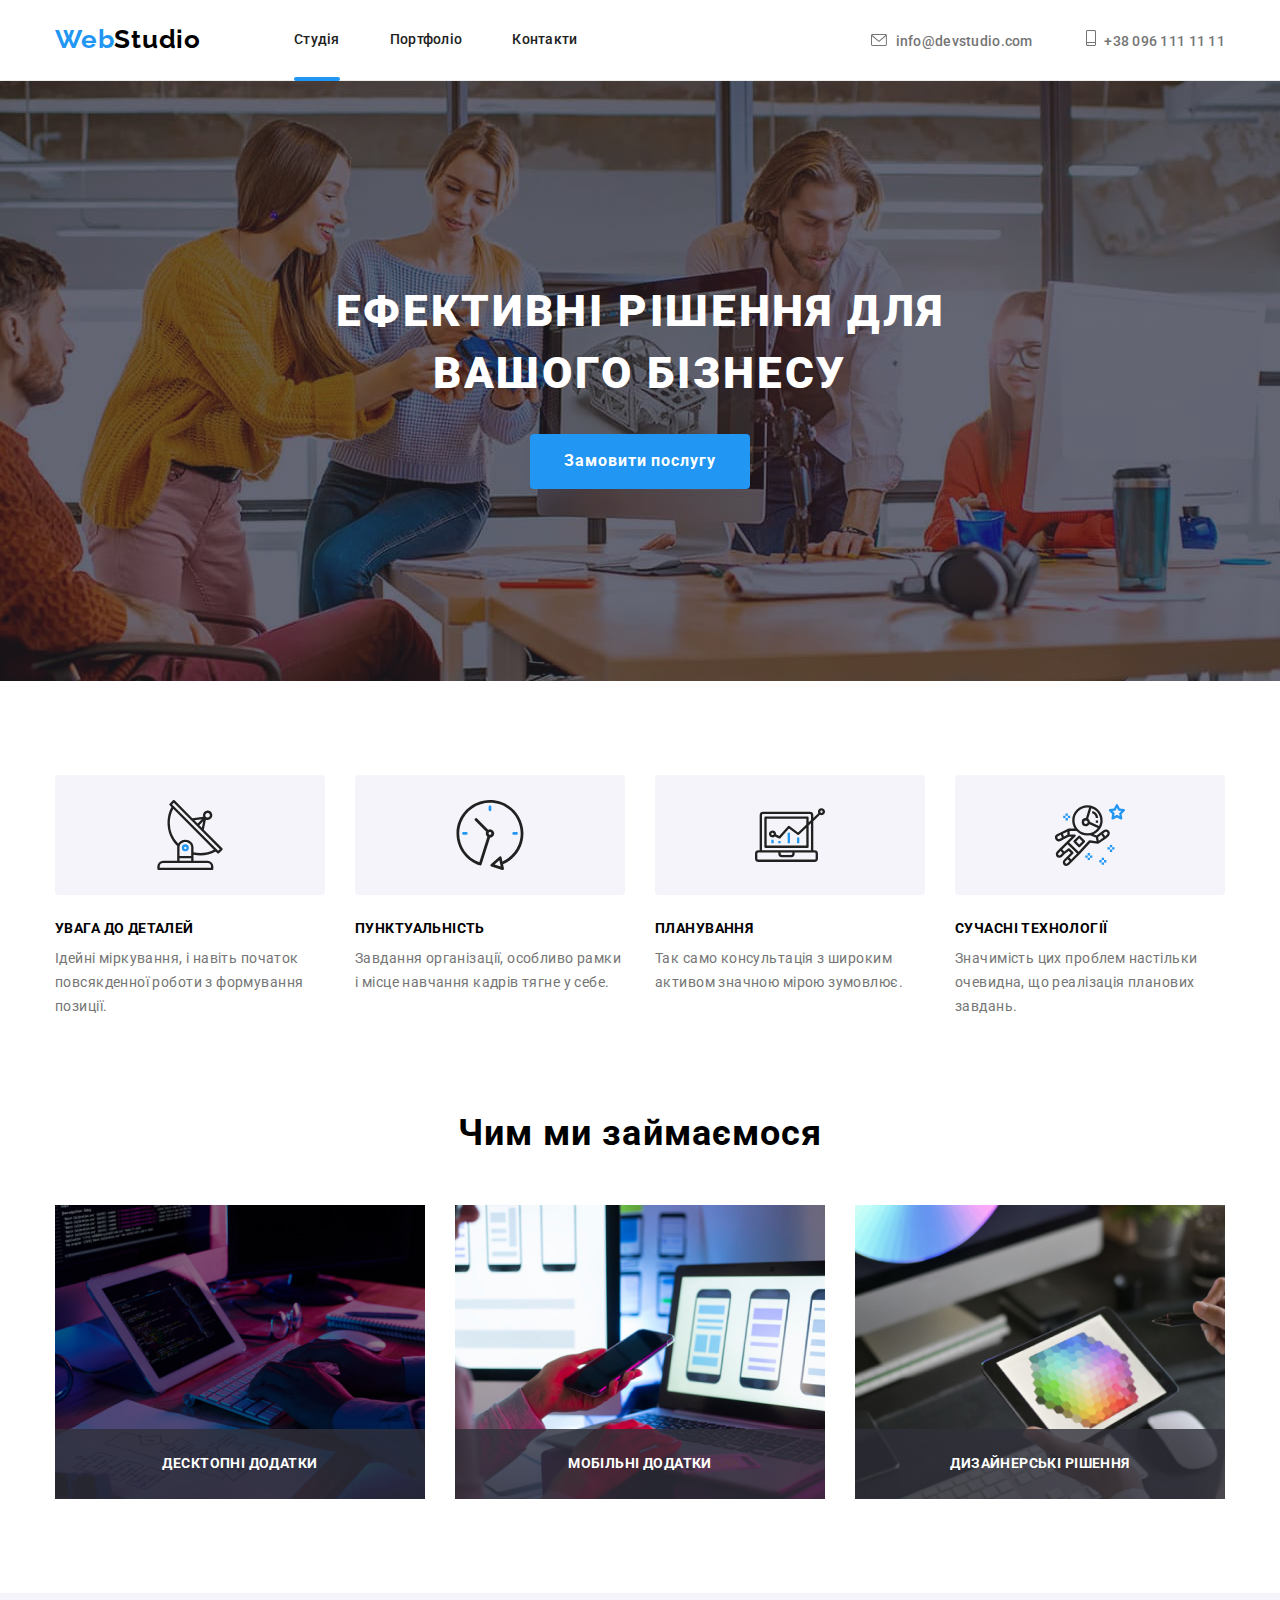
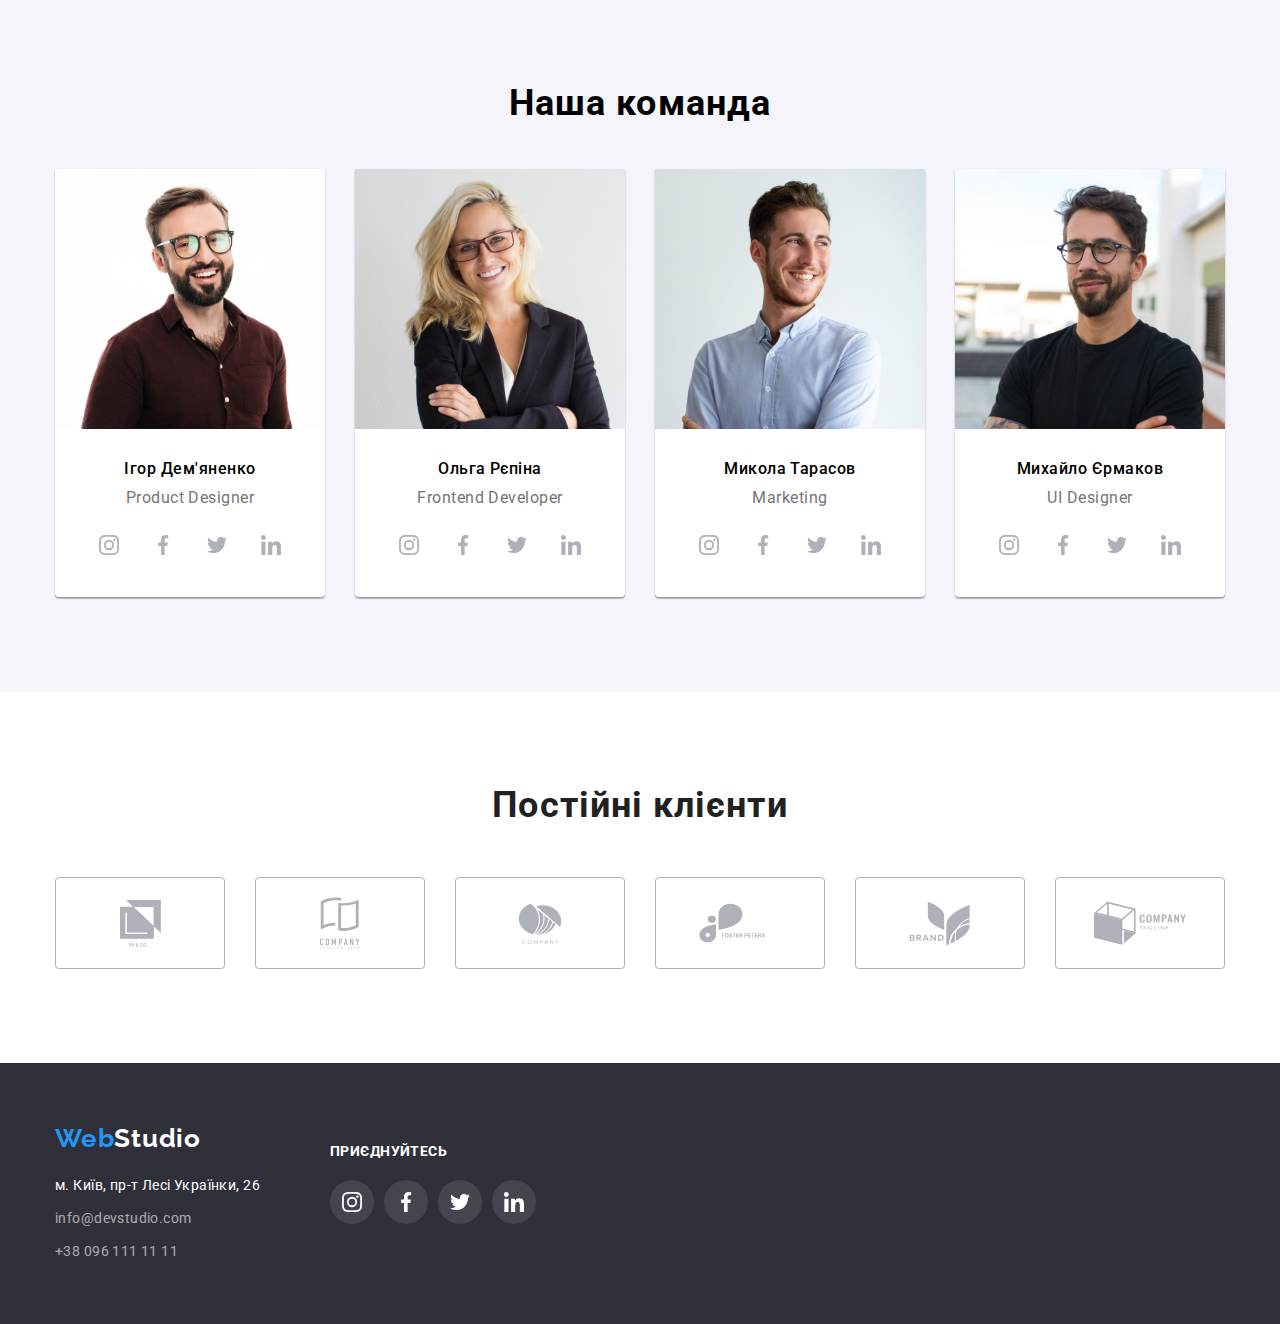
==== index.html @ 87119b1b "Copy" ====
<!DOCTYPE html>
<html lang="uk">
<head>
    <meta charset="UTF-8">
    <meta http-equiv="X-UA-Compatible" content="IE=edge">
    <meta name="viewport" content="width=device-width, initial-scale=1.0">
    <link
        href="https://fonts.googleapis.com/css2?family=Raleway:wght@700&family=Roboto:wght@400;500;700;900&display=swap"
        rel="stylesheet">
    <link rel="stylesheet"
        href="https://cdnjs.cloudflare.com/ajax/libs/modern-normalize/1.1.0/modern-normalize.min.css">
    <link rel="stylesheet" href="./css/styles.css">
    <title>Document</title>
</head>

<body>
    <header class="head">
        <!--Навігація-->
        <div class="container flex">
            <nav class="navbar flex">
                <a class="logo" href="#"><span class="icon">Web</span>Studio</a>
                <ul class="nav-list">
                    <li class="nav-type"><a href="./index.html" class="link nav current">Студія</a></li>
                    <li class="nav-type"><a href="./portfolio.html" class="link nav">Портфоліо</a></li>
                    <li class="nav-type"><a href="/contacts" class="link nav">Контакти</a></li>
                </ul>
            </nav>

            <div class="nav-links">
                <a href="mailto:info@devstudio.com" class="link head">
                    <svg class="icon-mail">
                        <use href="./img/icons.svg#icon-mail"></use>
                    </svg>
                    info@devstudio.com
                </a>
                <a href="tel:+380961111111" class="link head">
                    <svg class="icon-phone">
                        <use href="./img/icons.svg#icon-phone"></use>
                    </svg>
                    +38 096 111 11 11
                </a>
            </div>
        </div>
    </header>

    <main>
        <!--Герой-->
        <section class="section hero img-overlay">
            <div class="container">
                <h1 class="hero-title">Ефективні рішення для вашого бізнесу</h1>
                <button data-modal-open type="button" class="button btn-hero">Замовити послугу</button>
            </div>
        </section>

        <!--Особливості-->
        <section class="section speci">
            <div class="container">
                <h2 class="hide">Особливості</h2>
                <ul class="list special">
                    <li class="special-type">
                        <div class="bg-icon">
                            <svg class="spec-icon">
                                <use href="./img/icons.svg#antenna"></use>
                            </svg>
                        </div>
                        <h3 class="special-title">УВАГА ДО ДЕТАЛЕЙ</h3>
                        <p class="description spec">Ідейні міркування, і навіть початок повсякденної роботи з формування
                            позиції.
                        </p>
                    </li>

                    <li class="special-type icon-clock">
                        <div class="bg-icon">
                            <svg class="spec-icon">
                                <use href="./img/icons.svg#clock"></use>
                            </svg>
                        </div>
                        <h3 class="special-title">ПУНКТУАЛЬНІСТЬ</h3>
                        <p class="description spec">Завдання організації, особливо рамки і місце навчання кадрів тягне у
                            себе.
                        </p>
                    </li>

                    <li class="special-type icon-diagram">
                        <div class="bg-icon">
                            <svg class="spec-icon">
                                <use href="./img/icons.svg#diagram"></use>
                            </svg>
                        </div>
                        <h3 class="special-title">ПЛАНУВАННЯ</h3>
                        <p class="description spec">Так само консультація з широким активом значною мірою зумовлює.</p>
                    </li>

                    <li class="special-type icon-astronaut">
                        <div class="bg-icon">
                            <svg class="spec-icon">
                                <use href="./img/icons.svg#astronaut"></use>
                            </svg>
                        </div>
                        <h3 class="special-title">СУЧАСНІ ТЕХНОЛОГІЇ</h3>
                        <p class="description spec">Значимість цих проблем настільки очевидна, що реалізація планових
                            завдань.
                        </p>
                    </li>
                </ul>
            </div>
        </section>

        <!--Чим займаємось-->
        <section class="section">
            <div class="container">
                <h2 class="show">Чим ми займаємося</h2>
                <ul class="show-list">
                    <li class="pic">
                        <div class="show-box">
                            <img class="img" src="./img/laptop.jpg" alt="work" width="370">
                            <div class="show-overlay">
                                <p>Десктопні додатки</p>
                            </div>
                        </div>
                    </li>

                    <li class="pic">
                        <div class="show-box">
                            <img class="img" src="./img/phone.jpg" alt="work" width="370">
                            <div class="show-overlay">
                                <p>Мобільні додатки</p>
                            </div>
                        </div>
                    </li>

                    <li class="pic">
                        <div class="show-box">
                            <img class="img" src="./img/tablet.jpg" alt="work" width="370">
                            <div class="show-overlay">
                                <p>Дизайнерські рішення</p>
                            </div>
                        </div>

                    </li>
                </ul>
            </div>
        </section>

        <!--Команда розробників-->
        <section class="section team">
            <div class="container">
                <h2 class="team-name">Наша команда</h2>
                <ul class="team-list">
                    <li class="team-member">
                        <img class="team-foto" src="./img/PD.jpg" alt="Участник команди" width="270">
                        <div class="team-note">
                            <h3 class="name">Ігор Дем'яненко</h3>
                            <p class="job">Product Designer</p>
                            <ul class="medias">
                                <li class="social-media">
                                    <a href="" class="social-link" aria-label="Instagram">
                                        <svg class="media" width="20" height="20">
                                            <use href="./img/icons.svg#instagram"></use>
                                        </svg>
                                    </a>
                                </li>

                                <li class="social-media">
                                    <a href="" class="social-link" aria-label="Facebook">
                                        <svg class="media" width="20" height="20">
                                            <use href="./img/icons.svg#facebook"></use>
                                        </svg>
                                    </a>
                                </li>

                                <li class="social-media">
                                    <a href="" class="social-link" aria-label="Twitter">
                                        <svg class="media" width="20" height="20">
                                            <use href="./img/icons.svg#twitter"></use>
                                        </svg>
                                    </a>
                                </li>

                                <li class="social-media">
                                    <a href="" class="social-link" aria-label="Linkedin">
                                        <svg class="media" width="20" height="20">
                                            <use href="./img/icons.svg#linkedin"></use>
                                        </svg>
                                    </a>
                                </li>
                            </ul>
                        </div>
                    </li>

                    <li class="team-member">
                        <img class="team-foto" src="./img/FD.jpg" alt="Участник команди" width="270">
                        <div class="team-note">
                            <h3 class="name">Ольга Рєпіна</h3>
                            <p class="job">Frontend Developer</p>
                            <ul class="medias">
                                <li class="social-media">
                                    <a href="" class="social-link" aria-label="Instagram">
                                        <svg class="media" width="20" height="20">
                                            <use href="./img/icons.svg#instagram"></use>
                                        </svg>
                                    </a>
                                </li>

                                <li class="social-media">
                                    <a href="" class="social-link" aria-label="Facebook">
                                        <svg class="media" width="20" height="20">
                                            <use href="./img/icons.svg#facebook"></use>
                                        </svg>
                                    </a>
                                </li>

                                <li class="social-media">
                                    <a href="" class="social-link" aria-label="Twitter">
                                        <svg class="media" width="20" height="20">
                                            <use href="./img/icons.svg#twitter"></use>
                                        </svg>
                                    </a>
                                </li>

                                <li class="social-media">
                                    <a href="" class="social-link" aria-label="Linkedin">
                                        <svg class="media" width="20" height="20">
                                            <use href="./img/icons.svg#linkedin"></use>
                                        </svg>
                                    </a>
                                </li>
                            </ul>
                        </div>
                    </li>

                    <li class="team-member">
                        <img class="team-foto" src="./img/M.jpg" alt="Участник команди" width="270">
                        <div class="team-note">
                            <h3 class="name">Микола Тарасов</h3>
                            <p class="job">Marketing</p>
                            <ul class="medias">
                                <li class="social-media">
                                    <a href="" class="social-link" aria-label="Instagram">
                                        <svg class="media" width="20" height="20">
                                            <use href="./img/icons.svg#instagram"></use>
                                        </svg>
                                    </a>
                                </li>

                                <li class="social-media">
                                    <a href="" class="social-link" aria-label="Facebook">
                                        <svg class="media" width="20" height="20">
                                            <use href="./img/icons.svg#facebook"></use>
                                        </svg>
                                    </a>
                                </li>

                                <li class="social-media">
                                    <a href="" class="social-link" aria-label="Twitter">
                                        <svg class="media" width="20" height="20">
                                            <use href="./img/icons.svg#twitter"></use>
                                        </svg>
                                    </a>
                                </li>

                                <li class="social-media">
                                    <a href="" class="social-link" aria-label="Linkedin">
                                        <svg class="media" width="20" height="20">
                                            <use href="./img/icons.svg#linkedin"></use>
                                        </svg>
                                    </a>
                                </li>
                            </ul>
                        </div>
                    </li>

                    <li class="team-member">
                        <img class="team-foto" src="./img/UID.jpg" alt="Участник команди" width="270">
                        <div class="team-note">
                            <h3 class="name">Михайло Єрмаков</h3>
                            <p class="job">UI Designer</p>
                            <ul class="medias">
                                <li class="social-media">
                                    <a href="" class="social-link" aria-label="Instagram">
                                        <svg class="media" width="20" height="20">
                                            <use href="./img/icons.svg#instagram"></use>
                                        </svg>
                                    </a>
                                </li>

                                <li class="social-media">
                                    <a href="" class="social-link" aria-label="Facebook">
                                        <svg class="media" width="20" height="20">
                                            <use href="./img/icons.svg#facebook"></use>
                                        </svg>
                                    </a>
                                </li>

                                <li class="social-media">
                                    <a href="" class="social-link" aria-label="Twitter">
                                        <svg class="media" width="20" height="20">
                                            <use href="./img/icons.svg#twitter"></use>
                                        </svg>
                                    </a>
                                </li>

                                <li class="social-media">
                                    <a href="" class="social-link" aria-label="Linkedin">
                                        <svg class="media" width="20" height="20">
                                            <use href="./img/icons.svg#linkedin"></use>
                                        </svg>
                                    </a>
                                </li>
                            </ul>
                        </div>
                    </li>
                </ul>
            </div>
        </section>

        <!-- Клієнти -->
        <section class="section">
            <div class="container">
                <h2 class="clients">Постійні клієнти</h2>
                <ul class="client-list">
                    <li class="client">
                        <a href="" class="client-company">
                            <svg class="company" width="41" height="47">
                                <use href="./img/icons.svg#group-first"></use>
                            </svg>
                        </a>
                    </li>
                    <li class="client">
                        <a href="" class="client-company">
                            <svg class="company" width="40" height="52">
                                <use href="./img/icons.svg#group-second"></use>
                            </svg>
                        </a>
                    </li>
                    <li class="client">
                        <a href="" class="client-company">
                            <svg class="company" width="44" height="41">
                                <use href="./img/icons.svg#group-third"></use>
                            </svg>
                        </a>
                    </li>
                    <li class="client">
                        <a href="" class="client-company">
                            <svg class="company" width="84" height="40">
                                <use href="./img/icons.svg#group-fourth"></use>
                            </svg>
                        </a>
                    </li>
                    <li class="client">
                        <a href="" class="client-company">
                            <svg class="company" width="62" height="45">
                                <use href="./img/icons.svg#group-fifth"></use>
                            </svg>
                        </a>
                    </li>
                    <li class="client">
                        <a href="" class="client-company">
                            <svg class="company" width="94" height="44">
                                <use href="./img/icons.svg#group-sixth"></use>
                            </svg>
                        </a>
                    </li>
                </ul>
            </div>
        </section>
    </main>

    <footer class="bottom">
        <div class="container loc">
            <div>
                <a class="logo second" href="#"><span class="icon">Web</span>Studio</a>

                <address class="address">
                    <ul class="address-list">
                        <li class="address-type">
                            <p class="building">м. Київ, пр-т Лесі Українки, 26</p>
                        </li>

                        <li class="address-type">
                            <a href="mailto:info@devstudio.com" class="link cont">info@devstudio.com</a>
                        </li>

                        <li class="address-type">
                            <a href="tel:+380961111111" class="link cont">+38 096 111 11 11</a>
                        </li>
                    </ul>
                </address>
            </div>

            <div class="join-icons">
                <p class="join">Приєднуйтесь</p>
                <ul class="icon-list">
                    <li class="icon-type">
                        <a href="" class="link-icon" aria-label="Instagram">
                            <svg class="icon" width="20" height="20">
                                <use href="./img/icons.svg#instagram"></use>
                            </svg>
                        </a>
                    </li>
                    <li class="icon-type">
                        <a href="" class="link-icon" aria-label="Facebook">
                            <svg class="icon" width="20" height="20">
                                <use href="./img/icons.svg#facebook"></use>
                            </svg>
                        </a>
                    </li>
                    <li class="icon-type">
                        <a href="" class="link-icon" aria-label="Twitter">
                            <svg class="icon" width="20" height="20">
                                <use href="./img/icons.svg#twitter"></use>
                            </svg>
                        </a>
                    </li>
                    <li class="icon-type">
                        <a href="" class="link-icon" aria-label="Linkedin">
                            <svg class="icon" width="20" height="20">
                                <use href="./img/icons.svg#linkedin"></use>
                            </svg>
                        </a>
                    </li>
                </ul>
            </div>
        </div>

    </footer>

    <div class="backdrop is-hidden" data-modal>
        <div class="modal">
            <button class="close-btn" data-modal-close>
                <svg class="close-icon" width="11" height="11">
                    <use href="./img/icons.svg#vector"></use>
                </svg>
            </button>
        </div>
    </div>

    <script src="./js/modal.js"></script>
</body>
</html>
---- css/styles.css ----
:root {
  --link-button-color: #2196f3;
  --main-color: #212121;
  --second-color: #ffffff;
  --dis-link-color: #757575;
  --hero-footer-bgc: #2f303a;
  --butn-team-color: #f5f4fa;
  --logo-color: #000000;
  --cubic-bezier: cubic-bezier(0.4, 0, 0.2, 1);
}

body {
  margin: 0;

  font-family: 'Roboto', sans-serif;
  background-color: var(--second-color);
}

a {
  text-decoration: none;
}

ul {
  margin-top: 0;
  margin-bottom: 0;
  padding: 0;

  list-style: none;
  display: flex;
}

h1,
h2,
h3,
p {
  margin-top: 0;
  margin-bottom: 0;
  padding: 0;
}

img {
  display: block;
}

svg {
  max-height: 100%;
  height: auto;
}

.section {
  padding: 94px 0;
}

.container {
  width: 1200px;
  padding-left: 15px;
  padding-right: 15px;
  margin-left: auto;
  margin-right: auto;
}

.flex {
  display: flex;
  align-items: center;
}

.backdrop {
  position: fixed;
  left: 0;
  top: 0;

  min-width: 100%;
  min-height: 100%;

  background: rgba(0, 0, 0, 0.2);

  opacity: 1;
  transition: opacity 250ms var(--cubic-bezier);
}

.backdrop.is-hidden {
  visibility: hidden;
  opacity: 0;
  pointer-events: none;
}

.backdrop.is-hidden .modal{
  transform: translate(-50%, -50%) scale(0.9);
}

.modal{
  position: absolute;
  top: 50%;
  left: 50%;
  transform: translate(-50%, -50%) scale(1);
  transition: transform 250ms var(--cubic-bezier);

  width: 528px;
  height: 581px;

  background-color: var(--second-color);
  box-shadow: 0px 1px 3px rgba(0, 0, 0, 0.12),
              0px 1px 1px rgba(0, 0, 0, 0.14), 
              0px 2px 1px rgba(0, 0, 0, 0.2);
  border-radius: 4px;
}

.close-btn{
  position: absolute;
  right: 8px;
  top: 8px;
  display: flex;
  align-items: center;
  justify-content: center;
  padding: 0;

  width: 30px;
  height: 30px;
  border: 1px solid rgba(0, 0, 0, 0.1);
  border-radius: 60%;
  background-color: transparent;

  cursor: pointer;
}

/* header */
.head {
  border-bottom: 1px solid #ececec;
}

.icon {
  color: var(--link-button-color);
}

.logo {
  color: var(--logo-color);
  font-family: 'Raleway', sans-serif;
  font-weight: 700;
  font-size: 26px;
  line-height: 1.2;
  letter-spacing: 0.03em;
}

.nav-list {
  margin-left: 93px;
}

.nav-type:not(:last-child) {
  margin-right: 50px;
}

.nav-links {
  margin-left: auto;

  display: block;
}

.icon-mail{
  margin-right: 5px;
  
  width: 16px;
  height: 12px;
  fill: currentColor;
}

.icon-phone {
  margin-right: 5px;

  width: 10px;
  height: 16px;
  fill: currentColor;
}

/* link */

.link.nav{
  position: relative;
  display: block;
  padding-bottom: 32px;
  padding-top: 32px;

  color: var(--main-color);
  font-weight: 500;
  font-size: 14px;
  line-height: 1.14;
  letter-spacing: 0.02em;
}

.link.current::after {
  content: '';
  position: absolute;
  bottom: 0;
  left: 0;
  margin-bottom: -1px;

  width: 100%;
  height: 4px;

  background-color: var(--link-button-color);
  border-radius: 2px;
}

.link.head {
  padding-bottom: 32px;
  padding-top: 32px;

  color: var(--dis-link-color);
  font-weight: 500;
  font-size: 14px;
  line-height: 16px;
  letter-spacing: 0.02em;
  border: 0;
}

.link.head:not(:last-child) {
  margin-right: 50px;
}

.link{
  transition: opacity 250ms var(--cubic-bezier),
                color 250ms var(--cubic-bezier);
}

.link:hover,
.link:focus {
  opacity: 1;
  color: var(--link-button-color);
}

/* main */

/* hero */
.hero {
  padding-bottom: 200px;
  padding-top: 200px;

  background-color: var(--hero-footer-bgc);
  text-align: center;
}

.img-overlay {
  max-width: 1600px;
  height: 600px;
  margin-left: auto;
  margin-right: auto;
  background-image: linear-gradient(to right, rgba(47, 48, 58, 0.4),  
                                              rgba(47, 48, 58, 0.4)),
                                            url(../img/backrgound.jpg);
  background-size: cover;
  background-repeat: no-repeat;
  background-position: center;
}

.hero-title {
  margin: 0 237px;
  margin-bottom: 30px;

  color: var(--second-color);
  font-weight: 900;
  font-size: 44px;
  line-height: 1.4;
  letter-spacing: 0.06em;
  text-transform: uppercase;
  /* width: 696px; */
}

/* hide */
.hide:not(:focus):not(:active) {
  clip: rect(0 0 0 0);
  clip-path: inset(50%);
  height: 1px;
  overflow: hidden;
  position: absolute;
  white-space: nowrap;
  width: 1px;
}

/* button */
.button {
  background-color: var(--butn-team-color);
  font-family: 'Roboto', sans-serif;
  border-color: transparent;
  cursor: pointer;
  color: var(--main-color);
  border-radius: 4px;
}

.btn-hero {
  padding: 10px 32px;

  font-weight: 700;
  font-size: 16px;
  line-height: 1.9;
  letter-spacing: 0.06em;
  background-color: var(--link-button-color);
  color: var(--second-color);
  
  transition: box-shadow 250ms var(--cubic-bezier);
}

.btn-hero:hover,
.btn-hero:focus {
  box-shadow: 0px 4px 4px rgba(0, 0, 0, 0.15);
}

.filter-btn {
  padding: 6px 22px;

  opacity: 1;
  border: 0;
  font-weight: 500;
  font-size: 16px;
  line-height: 1.6;
  text-align: center;
  letter-spacing: 0.03em;
  
  transition: background-color 250ms var(--cubic-bezier), 
                      opacity 250ms var(--cubic-bezier), 
                        color 250ms var(--cubic-bezier), 
                    box-shadow 250ms var(--cubic-bezier);
}

.filter-btn:hover,
.filter-btn:focus {
  opacity: 1;
  background-color: var(--link-button-color);
  color: var(--second-color);
  box-shadow: 0px 3px 1px rgba(0, 0, 0, 0.1), 
              0px 1px 2px rgba(0, 0, 0, 0.08),
              0px 2px 2px rgba(0, 0, 0, 0.12);
}

/* filter */
.filter-list {
  margin-bottom: 50px;

  justify-content: center;
}

.filter-type + .filter-type {
  margin-left: 8px;
}

/* special */
.section.speci {
  padding-bottom: 0;
}

.bg-icon {
  display: flex;
  justify-content: center;
  align-items: center;
  margin-bottom: 26.5px;

  width: 270px;
  height: 120px;
  background-color: var(--butn-team-color);
  border-radius: 4px;
}

.spec-icon {
  width: 70px;
  height: 70px;
}

.special-type + .special-type {
  margin-left: 30px;
}

.special-title {
  margin-bottom: 10px;

  font-weight: 700;
  font-size: 14px;
  line-height: 1.14;
  letter-spacing: 0.03em;
  text-transform: uppercase;
}

.description.spec {
  width: 270px;
}

/* project */
.projects {
  flex-wrap: wrap;
  /* margin-left: -30px;
    margin-top: -30px;
    width: 1170px; */
}

.project {
  margin-right: 30px;
  margin-bottom: 30px;
  /* flex-basis: calc(100% - 30px / 3); */

  color: var(--main-color);
  background-color: var(--second-color);
  /* border: 1px solid #EEEEEE; */
  
  transition: box-shadow 250ms var(--cubic-bezier);
}

.project:nth-last-child(-n + 3) {
  margin-bottom: 0;
}

.project:nth-child(3n) {
  margin-right: 0;
}

.project:hover,
.project:focus {
  box-shadow: 0px 1px 1px rgba(0, 0, 0, 0.12), 
              0px 4px 4px rgba(0, 0, 0, 0.06),
              1px 4px 6px rgba(0, 0, 0, 0.16);
}

.project:hover .overlay {
  transform: translatey(0);
}

.box {
  position: relative;
  width: 370px;
  height: 294px;
  margin-left: auto;
  margin-right: auto;

  overflow: hidden;
}

.overlay {
  position: absolute;
  display: flex;
  top: 0;
  left: 0;
  transform: translateY(101%);

  align-items: center;
  padding-left: 24px;
  padding-right: 24px;

  width: 100%;
  height: 100%;

  background-color: rgba(33, 150, 243, 0.9);
  
  transition: transform 250ms var(--cubic-bezier);
}

.overlay > p {
  font-weight: 400;
  font-size: 18px;
  line-height: 1.55;
  letter-spacing: 0.03em;

  color: var(--second-color);
}

/* .project-img{
    /* margin-bottom: 20px; */

.notes {
  padding: 20px 24px;

  border-bottom: 1px solid #eeeeee;
  border-left: 1px solid #eeeeee;
  border-right: 1px solid #eeeeee;
}

.project-title {
  margin-bottom: 4px;
  /* margin-left: 24px; */

  color: var(--main-color);
  font-weight: 700;
  font-size: 18px;
  line-height: 2;
  letter-spacing: 0.06em;

  /* outline: 2px solid purple; */
}

/* description */
/* .project .description{
    /* margin-bottom: 20px; */
/* margin-left: 24px; */

/* outline: 2px solid purple; */

.description {
  color: var(--dis-link-color);
  font-size: 14px;
  line-height: 1.7;
  letter-spacing: 0.03em;
}

/* чим ми займаємось */
.show {
  margin-bottom: 50px;

  font-weight: 700;
  font-size: 36px;
  line-height: 1.16;
  text-align: center;
  letter-spacing: 0.03em;
}

.show-list {
  justify-content: space-between;
}

/* .pic:not(:last-child){
    margin-right: 30px;
} */

.show-box {
  position: relative;
}

.show-overlay {
  position: absolute;
  display: flex;
  bottom: 0;

  align-items: center;
  justify-content: center;

  width: 370px;
  height: 70px;

  background-color: rgba(47, 48, 58, 0.8);
}

.show-overlay > p {
  font-weight: 700;
  font-size: 14px;
  line-height: 1.14;
  letter-spacing: 0.03em;
  text-transform: uppercase;

  color: var(--second-color);
}

/* team */
.team {
  background-color: var(--butn-team-color);
}

.team-name {
  margin-bottom: 50px;

  font-weight: 700;
  font-size: 36px;
  line-height: 0.9;
  text-align: center;
  letter-spacing: 0.03em;
}

/* .team-list{
    justify-content: space-between;
} */

.team-member {
  background-color: var(--second-color);
  box-shadow: 0px 1px 3px rgba(0, 0, 0, 0.12), 
              0px 1px 1px rgba(0, 0, 0, 0.14),
              0px 2px 1px rgba(0, 0, 0, 0.2);
  border-radius: 0px 0px 4px 4px;
}

.team-member + .team-member {
  margin-left: 30px;
}

.team-foto {
  margin-bottom: 30px;
}

.team-note {
  padding-bottom: 30px;
}

.name {
  margin-bottom: 10px;

  font-weight: 500;
  font-size: 16px;
  line-height: 1.2;
  text-align: center;
  letter-spacing: 0.03em;
}

.job {
  margin-bottom: 16px;

  color: var(--dis-link-color);
  font-size: 16px;
  line-height: 1.2;
  text-align: center;
  letter-spacing: 0.03em;
}

.medias {
  justify-content: center;
  gap: 10px;
}

.social-media {
  display: flex;
}

.social-link {
  display: flex;
  align-items: center;
  justify-content: center;

  width: 44px;
  height: 44px;
  color: #afb1b8;
  background-color: var(--second-color);
  border-radius: 50%;

  transition: background-color 250ms var(--cubic-bezier), 
                        color 250ms var(--cubic-bezier);
}

.social-link:hover,
.social-link:focus {
  color: var(--butn-team-color);
  background-color: var(--link-button-color);
}

.media {
  fill: currentColor;
}

/* .social-link:hover .media,
.social-link:focus .media{
    fill: var(--butn-team-color);
} */

.clients {
  margin-bottom: 50px;

  font-weight: 700;
  font-size: 36px;
  line-height: 1.16;
  text-align: center;
  letter-spacing: 0.03em;
  color: var(--main-color);
}

.client-list {
  justify-content: center;
  gap: 30px;
}

.client {
  display: flex;
}

.client-company {
  display: flex;
  align-items: center;
  justify-content: center;

  width: 170px;
  height: 92px;
  color: #afb1b8;
  border: 1px solid #afb1b8;
  border-radius: 4px;
  
  transition: border 250ms var(--cubic-bezier), 
              color 250ms var(--cubic-bezier);
}

.client-company:hover,
.client-company:focus {
  color: var(--link-button-color);
  border: 1px solid var(--link-button-color);
}

.company {
  fill: currentColor;
}

/* footer */
.bottom {
  padding-bottom: 60px;
  padding-top: 60px;

  background-color: var(--hero-footer-bgc);
}

.loc {
  display: flex;
}

.logo.second {
  display: block;
  color: var(--second-color);
}

.address {
  font-style: normal;
}

.building {
  color: var(--second-color);
  font-weight: 400;
  font-size: 14px;
  line-height: 1.7;
  letter-spacing: 0.03em;
}

.address-list {
  margin-top: 20px;
  display: block;
}

.address-type + .address-type {
  margin-top: 9px;
}

.cont {
  font-size: 14px;
  line-height: 1.7;
  letter-spacing: 0.03em;
  color: rgba(255, 255, 255, 0.6);
}

.join-icons {
  margin-left: 70px;
  margin-top: 21px;
}

.join {
  margin-bottom: 20px;

  font-weight: 700;
  font-size: 14px;
  line-height: 1.14;
  letter-spacing: 0.03em;
  text-transform: uppercase;
  color: var(--second-color);
}

.icon-type {
  margin-right: 10px;
}

.icon-type:nth-child(4n) {
  margin-right: 0;
}

.link-icon {
  display: flex;
  align-items: center;
  justify-content: center;

  width: 44px;
  height: 44px;
  color: var(--second-color);
  background-color: rgba(255, 255, 255, 0.1);
  border-radius: 50%;
  
  transition: background-color 250ms var(--cubic-bezier);
}

.link-icon:hover,
.link-icon:focus {
  background-color: var(--link-button-color);
}

.icon {
  fill: var(--second-color);
}
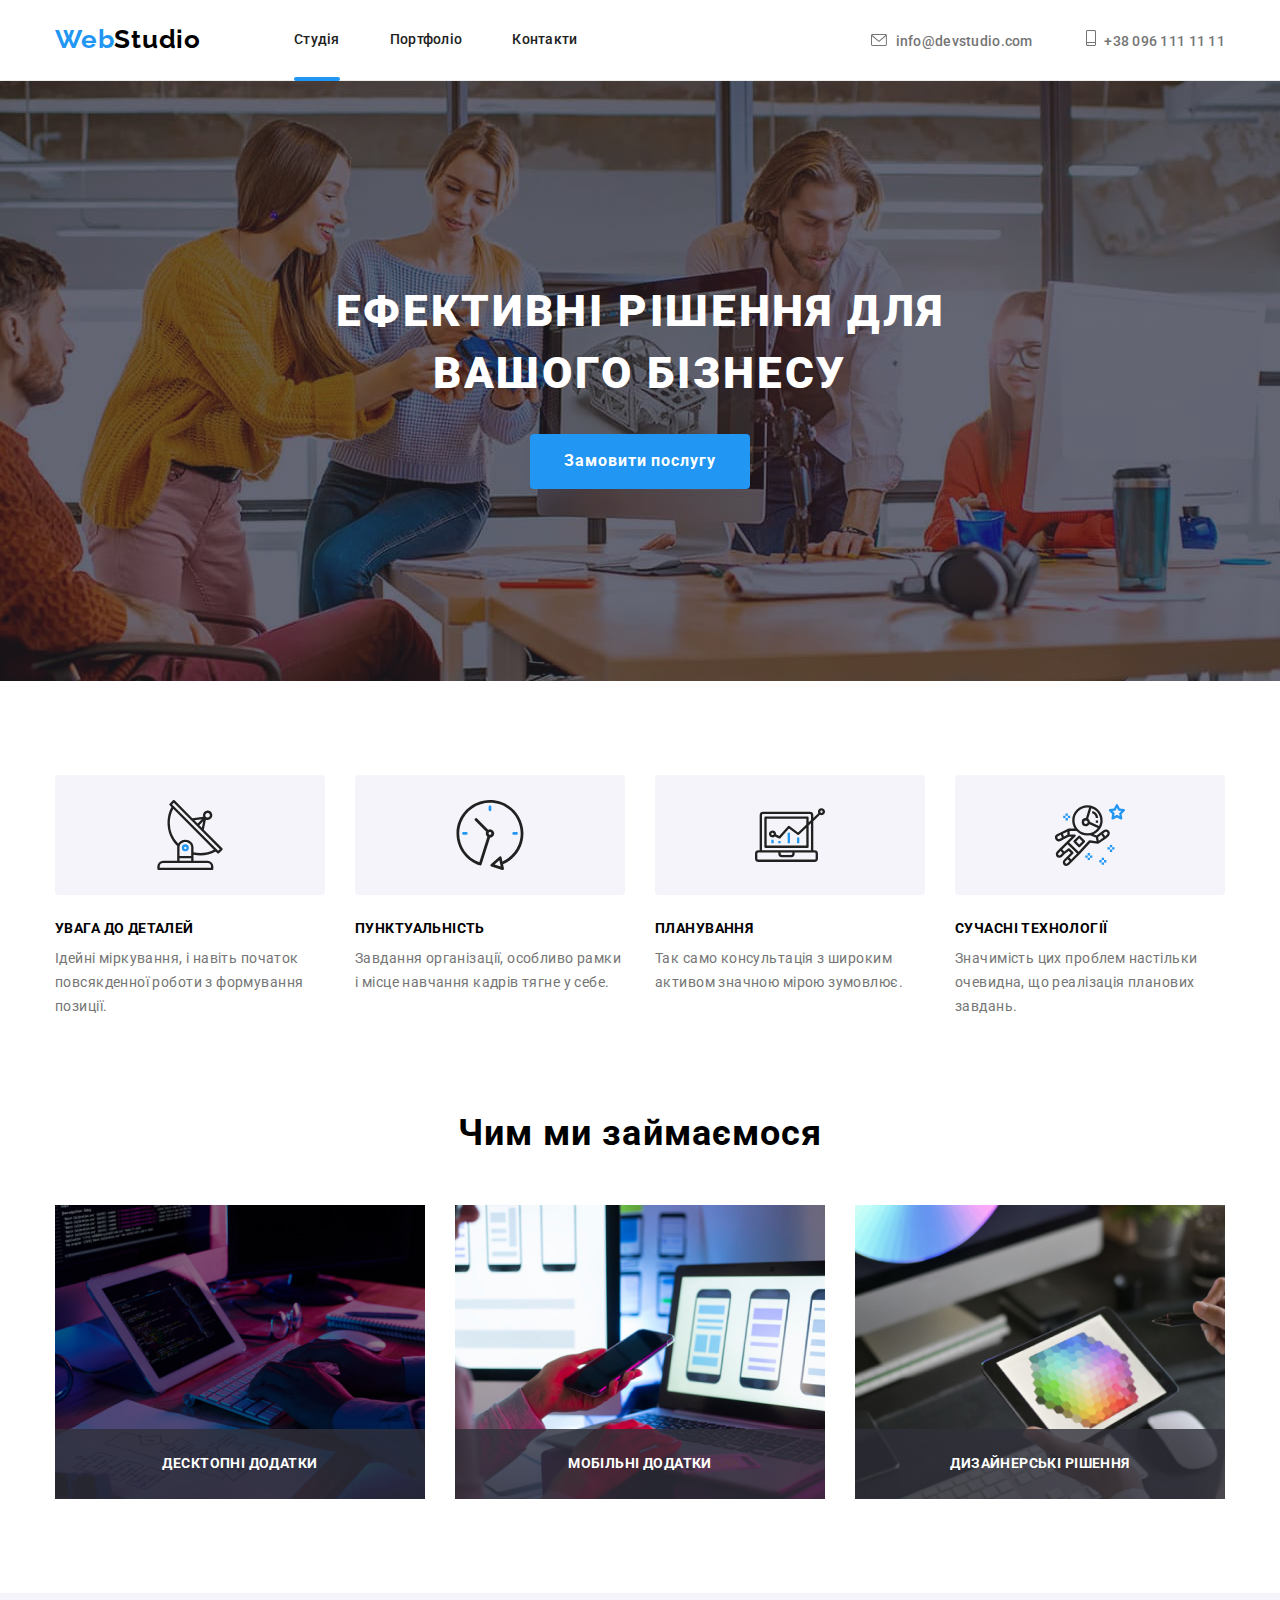
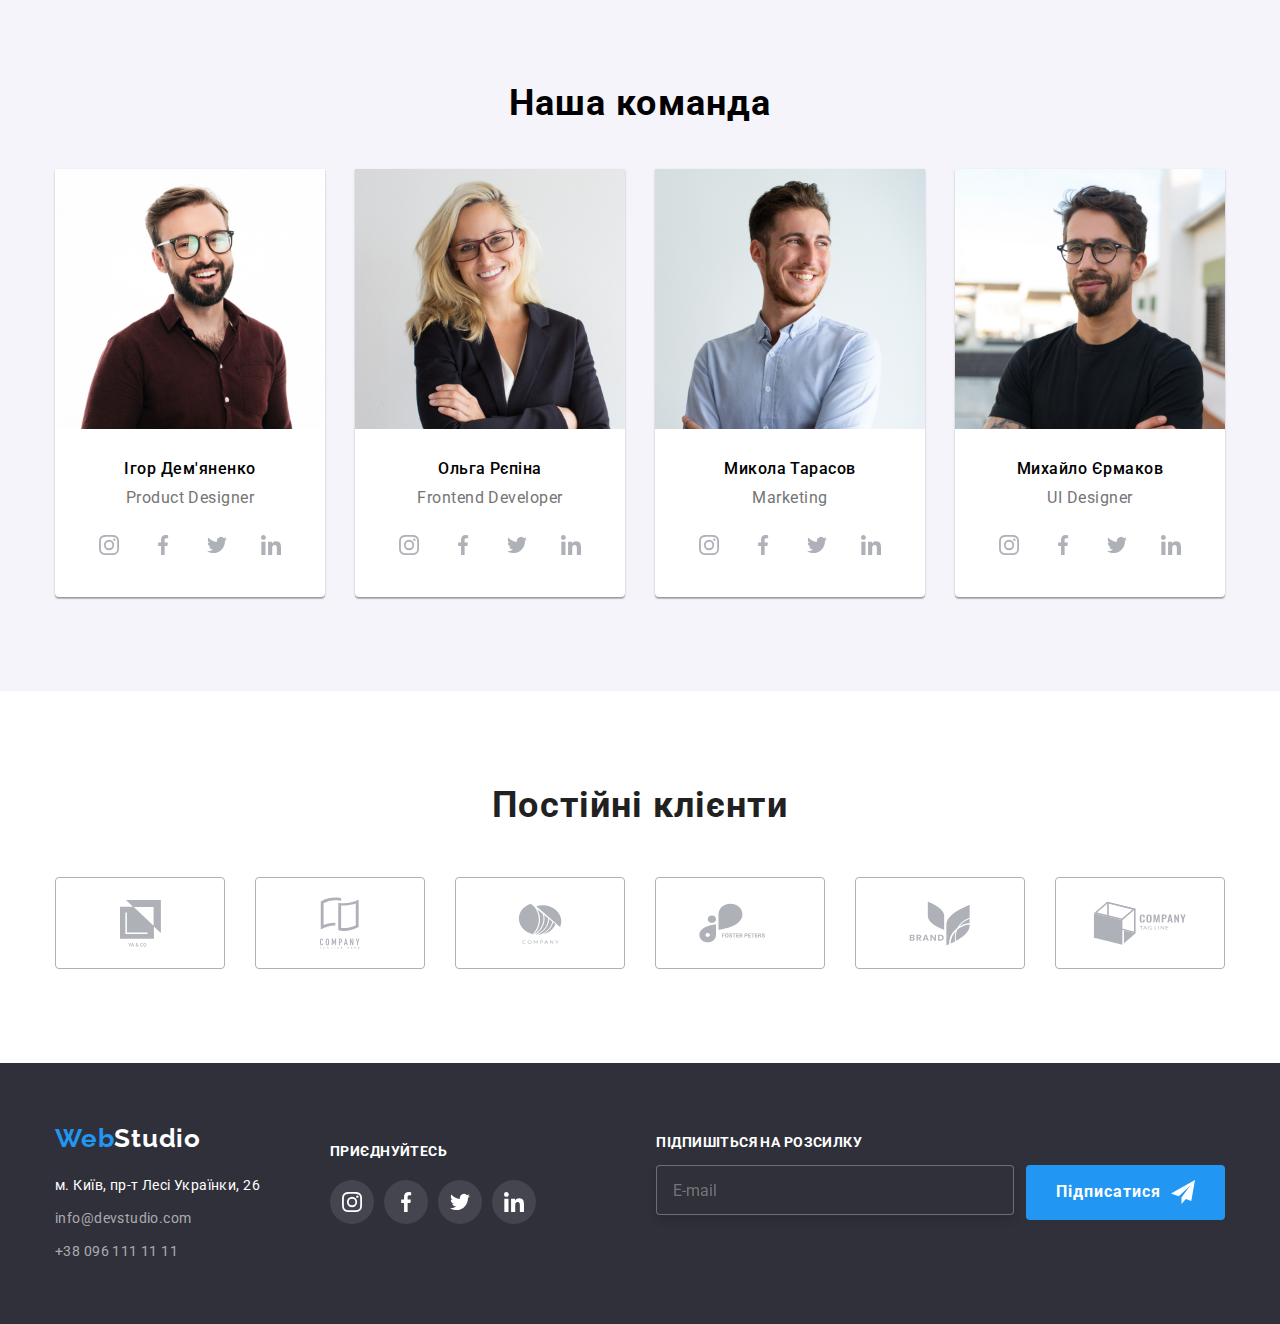
==== commit 9c4a69b8: "." ====
--- a/index.html
+++ b/index.html
@@ -421,6 +421,18 @@
                     </li>
                 </ul>
             </div>
+
+            <form class="sub-form js-speaker-form">
+                <label class="sub-lb" for="email"> Підпишіться на розсилку</label>
+                <div class="summon">
+                    <input class="sub-in" name="email" type="email" id="email" placeholder="E-mail" required>
+                    <button class=" button sub" type="submit">Підписатися
+                        <svg class="send" width="24" height="24">
+                            <use href="./img/icons.svg#send"></use>
+                        </svg>
+                    </button>
+                </div>
+            </form>
         </div>
 
     </footer>
@@ -432,9 +444,63 @@
                     <use href="./img/icons.svg#vector"></use>
                 </svg>
             </button>
+
+            <p class="modal-title">Залиште свої дані, ми вам передзвонимо</p>
+            <form class="modal-form js-speaker-form">
+                <div class="form-plase">
+                    <label class="modal-label">
+                        <input type="text" class="modal-input" name="name" required>
+                        <span class="label">Ім'я</span>
+                        <svg class="modal-svg" width="18" height="18">
+                            <use href="./img/icons.svg#person"></use>
+                        </svg>
+                    </label>
+
+                    <label class="modal-label">
+                        <input type="tel" class="modal-input" name="tel" required>
+                        <span class="label">Телефон</span>
+                        <svg class="modal-svg" width="18" height="18">
+                            <use href="./img/icons.svg#pnumber"></use>
+                        </svg>
+                    </label>
+
+                    <label class="modal-label">
+                        <input type="email" class="modal-input" name="email" required>
+                        <span class="label">Пошта</span>
+                        <svg class="modal-svg" width="18" height="18">
+                            <use href="./img/icons.svg#e-mail"></use>
+                        </svg>
+                    </label>
+
+                    <label class="modal-label">
+                        <textarea class="form-message" name=""  rows="7"></textarea>
+                        <span>Коментар</span>
+                    </label>
+                </div>
+
+                <label>
+                    <input type="checkbox">
+                    <span>Погоджуюся з розсилкою та приймаю <a href="">Умови договору</a></span>
+                </label>
+
+                <button class="button modal-btn" type="submit">Відправити</button>
+            </form>
         </div>
     </div>
 
     <script src="./js/modal.js"></script>
+    <script>
+        (() => {
+            document
+                .querySelector('.js-speaker-form')
+                .addEventListener('submit', e => {
+                    e.preventDefault();
+
+                    new FormData(e.currentTarget).forEach((value, name) =>
+                        console.log('${name}: ${value}'),
+                    );
+                });
+        })();
+    </script>
 </body>
 </html>--- a/css/styles.css
+++ b/css/styles.css
@@ -12,7 +12,7 @@
 body {
   margin: 0;
 
-  font-family: 'Roboto', sans-serif;
+  font-family: "Roboto", sans-serif;
   background-color: var(--second-color);
 }
 
@@ -84,11 +84,11 @@
   pointer-events: none;
 }
 
-.backdrop.is-hidden .modal{
+.backdrop.is-hidden .modal {
   transform: translate(-50%, -50%) scale(0.9);
 }
 
-.modal{
+.modal {
   position: absolute;
   top: 50%;
   left: 50%;
@@ -99,13 +99,12 @@
   height: 581px;
 
   background-color: var(--second-color);
-  box-shadow: 0px 1px 3px rgba(0, 0, 0, 0.12),
-              0px 1px 1px rgba(0, 0, 0, 0.14), 
-              0px 2px 1px rgba(0, 0, 0, 0.2);
+  box-shadow: 0px 1px 3px rgba(0, 0, 0, 0.12), 0px 1px 1px rgba(0, 0, 0, 0.14),
+    0px 2px 1px rgba(0, 0, 0, 0.2);
   border-radius: 4px;
 }
 
-.close-btn{
+.close-btn {
   position: absolute;
   right: 8px;
   top: 8px;
@@ -123,6 +122,31 @@
   cursor: pointer;
 }
 
+.close-btn:hover .close-icon {
+  fill: var(--link-button-color);
+}
+
+.form-plase {
+  margin-bottom: 20px;
+}
+
+.modal-label {
+  position: relative;
+  display: flex;
+  flex-direction: column;
+}
+
+.modal-svg {
+  position: absolute;
+  top: 50%;
+  left: 12px;
+  transform: translateY(-50%);
+}
+
+.modal-input {
+  margin: 0;
+}
+
 /* header */
 .head {
   border-bottom: 1px solid #ececec;
@@ -134,7 +158,7 @@
 
 .logo {
   color: var(--logo-color);
-  font-family: 'Raleway', sans-serif;
+  font-family: "Raleway", sans-serif;
   font-weight: 700;
   font-size: 26px;
   line-height: 1.2;
@@ -155,9 +179,9 @@
   display: block;
 }
 
-.icon-mail{
+.icon-mail {
   margin-right: 5px;
-  
+
   width: 16px;
   height: 12px;
   fill: currentColor;
@@ -173,7 +197,7 @@
 
 /* link */
 
-.link.nav{
+.link.nav {
   position: relative;
   display: block;
   padding-bottom: 32px;
@@ -187,7 +211,7 @@
 }
 
 .link.current::after {
-  content: '';
+  content: "";
   position: absolute;
   bottom: 0;
   left: 0;
@@ -216,9 +240,8 @@
   margin-right: 50px;
 }
 
-.link{
-  transition: opacity 250ms var(--cubic-bezier),
-                color 250ms var(--cubic-bezier);
+.link {
+  transition: opacity 250ms var(--cubic-bezier), color 250ms var(--cubic-bezier);
 }
 
 .link:hover,
@@ -243,9 +266,12 @@
   height: 600px;
   margin-left: auto;
   margin-right: auto;
-  background-image: linear-gradient(to right, rgba(47, 48, 58, 0.4),  
-                                              rgba(47, 48, 58, 0.4)),
-                                            url(../img/backrgound.jpg);
+  background-image: linear-gradient(
+      to right,
+      rgba(47, 48, 58, 0.4),
+      rgba(47, 48, 58, 0.4)
+    ),
+    url(../img/backrgound.jpg);
   background-size: cover;
   background-repeat: no-repeat;
   background-position: center;
@@ -278,7 +304,7 @@
 /* button */
 .button {
   background-color: var(--butn-team-color);
-  font-family: 'Roboto', sans-serif;
+  font-family: "Roboto", sans-serif;
   border-color: transparent;
   cursor: pointer;
   color: var(--main-color);
@@ -294,7 +320,7 @@
   letter-spacing: 0.06em;
   background-color: var(--link-button-color);
   color: var(--second-color);
-  
+
   transition: box-shadow 250ms var(--cubic-bezier);
 }
 
@@ -313,11 +339,10 @@
   line-height: 1.6;
   text-align: center;
   letter-spacing: 0.03em;
-  
-  transition: background-color 250ms var(--cubic-bezier), 
-                      opacity 250ms var(--cubic-bezier), 
-                        color 250ms var(--cubic-bezier), 
-                    box-shadow 250ms var(--cubic-bezier);
+
+  transition: background-color 250ms var(--cubic-bezier),
+    opacity 250ms var(--cubic-bezier), color 250ms var(--cubic-bezier),
+    box-shadow 250ms var(--cubic-bezier);
 }
 
 .filter-btn:hover,
@@ -325,9 +350,8 @@
   opacity: 1;
   background-color: var(--link-button-color);
   color: var(--second-color);
-  box-shadow: 0px 3px 1px rgba(0, 0, 0, 0.1), 
-              0px 1px 2px rgba(0, 0, 0, 0.08),
-              0px 2px 2px rgba(0, 0, 0, 0.12);
+  box-shadow: 0px 3px 1px rgba(0, 0, 0, 0.1), 0px 1px 2px rgba(0, 0, 0, 0.08),
+    0px 2px 2px rgba(0, 0, 0, 0.12);
 }
 
 /* filter */
@@ -397,7 +421,7 @@
   color: var(--main-color);
   background-color: var(--second-color);
   /* border: 1px solid #EEEEEE; */
-  
+
   transition: box-shadow 250ms var(--cubic-bezier);
 }
 
@@ -411,9 +435,8 @@
 
 .project:hover,
 .project:focus {
-  box-shadow: 0px 1px 1px rgba(0, 0, 0, 0.12), 
-              0px 4px 4px rgba(0, 0, 0, 0.06),
-              1px 4px 6px rgba(0, 0, 0, 0.16);
+  box-shadow: 0px 1px 1px rgba(0, 0, 0, 0.12), 0px 4px 4px rgba(0, 0, 0, 0.06),
+    1px 4px 6px rgba(0, 0, 0, 0.16);
 }
 
 .project:hover .overlay {
@@ -445,7 +468,7 @@
   height: 100%;
 
   background-color: rgba(33, 150, 243, 0.9);
-  
+
   transition: transform 250ms var(--cubic-bezier);
 }
 
@@ -564,9 +587,8 @@
 
 .team-member {
   background-color: var(--second-color);
-  box-shadow: 0px 1px 3px rgba(0, 0, 0, 0.12), 
-              0px 1px 1px rgba(0, 0, 0, 0.14),
-              0px 2px 1px rgba(0, 0, 0, 0.2);
+  box-shadow: 0px 1px 3px rgba(0, 0, 0, 0.12), 0px 1px 1px rgba(0, 0, 0, 0.14),
+    0px 2px 1px rgba(0, 0, 0, 0.2);
   border-radius: 0px 0px 4px 4px;
 }
 
@@ -622,8 +644,8 @@
   background-color: var(--second-color);
   border-radius: 50%;
 
-  transition: background-color 250ms var(--cubic-bezier), 
-                        color 250ms var(--cubic-bezier);
+  transition: background-color 250ms var(--cubic-bezier),
+    color 250ms var(--cubic-bezier);
 }
 
 .social-link:hover,
@@ -671,9 +693,8 @@
   color: #afb1b8;
   border: 1px solid #afb1b8;
   border-radius: 4px;
-  
-  transition: border 250ms var(--cubic-bezier), 
-              color 250ms var(--cubic-bezier);
+
+  transition: border 250ms var(--cubic-bezier), color 250ms var(--cubic-bezier);
 }
 
 .client-company:hover,
@@ -765,7 +786,7 @@
   color: var(--second-color);
   background-color: rgba(255, 255, 255, 0.1);
   border-radius: 50%;
-  
+
   transition: background-color 250ms var(--cubic-bezier);
 }
 
@@ -776,4 +797,61 @@
 
 .icon {
   fill: var(--second-color);
-}+}
+
+.sub-form {
+  position: relative;
+  display: flex;
+  align-items: center;
+  margin-left: auto;
+  margin-top: 12px;
+  margin-bottom: 34px;
+}
+
+.sub-lb {
+  position: absolute;
+  top: 0;
+
+  font-weight: 700;
+  font-size: 14px;
+  line-height: 1.14;
+  letter-spacing: 0.03em;
+  text-transform: uppercase;
+  color: var(--second-color);
+}
+
+.summon {
+  display: flex;
+  margin-top: 20px;
+}
+
+.sub-in {
+  margin-right: 12px;
+  padding: 15px 16px;
+
+  width: 358px;
+  height: 50px;
+  background-color: var(--hero-footer-bgc);
+  border: 1px solid rgba(255, 255, 255, 0.3);
+  filter: drop-shadow(0px 4px 4px rgba(0, 0, 0, 0.15));
+  border-radius: 4px;
+}
+
+.sub {
+  display: flex;
+  align-items: center;
+  text-align: center;
+  padding: 10px 28px;
+
+  font-weight: 700;
+  font-size: 16px;
+  line-height: 1.9;
+  letter-spacing: 0.06em;
+  background-color: var(--link-button-color);
+  color: var(--second-color);
+}
+
+.send {
+  margin-left: 10px;
+  fill: currentColor;
+}
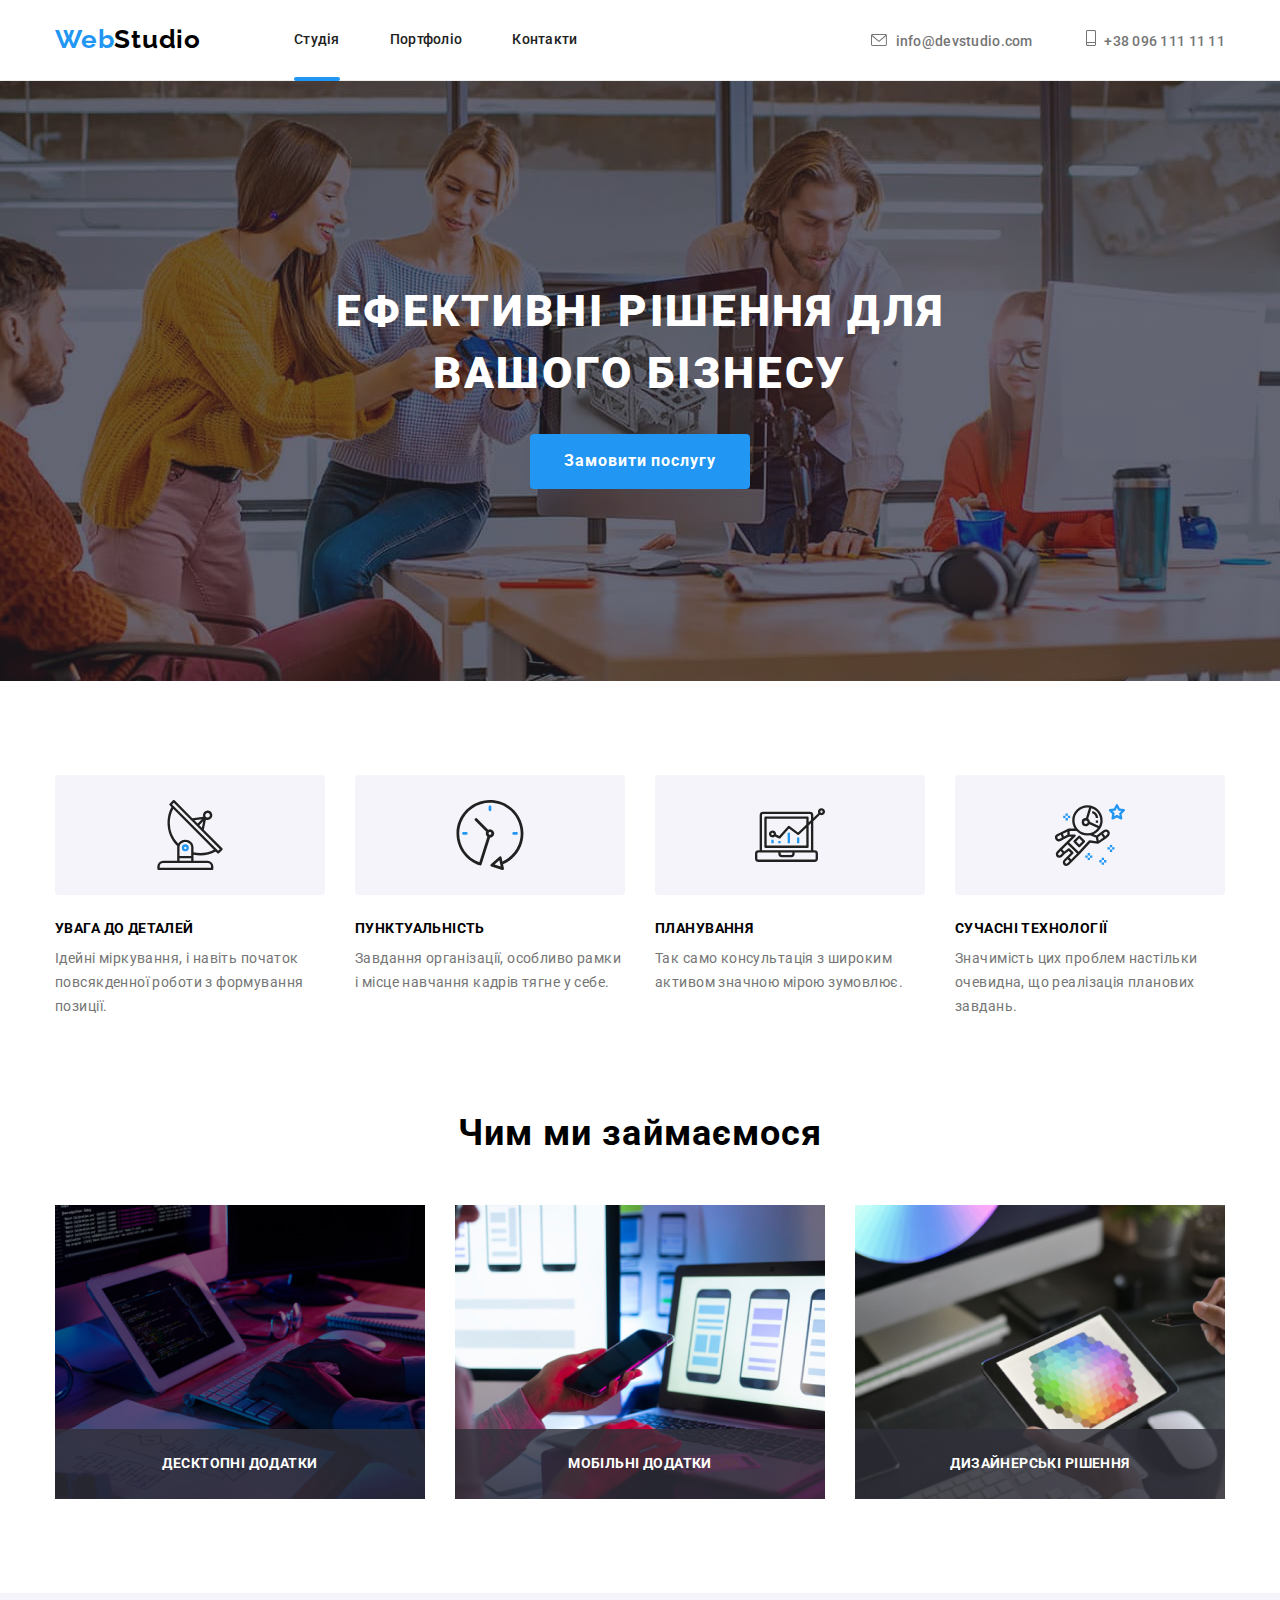
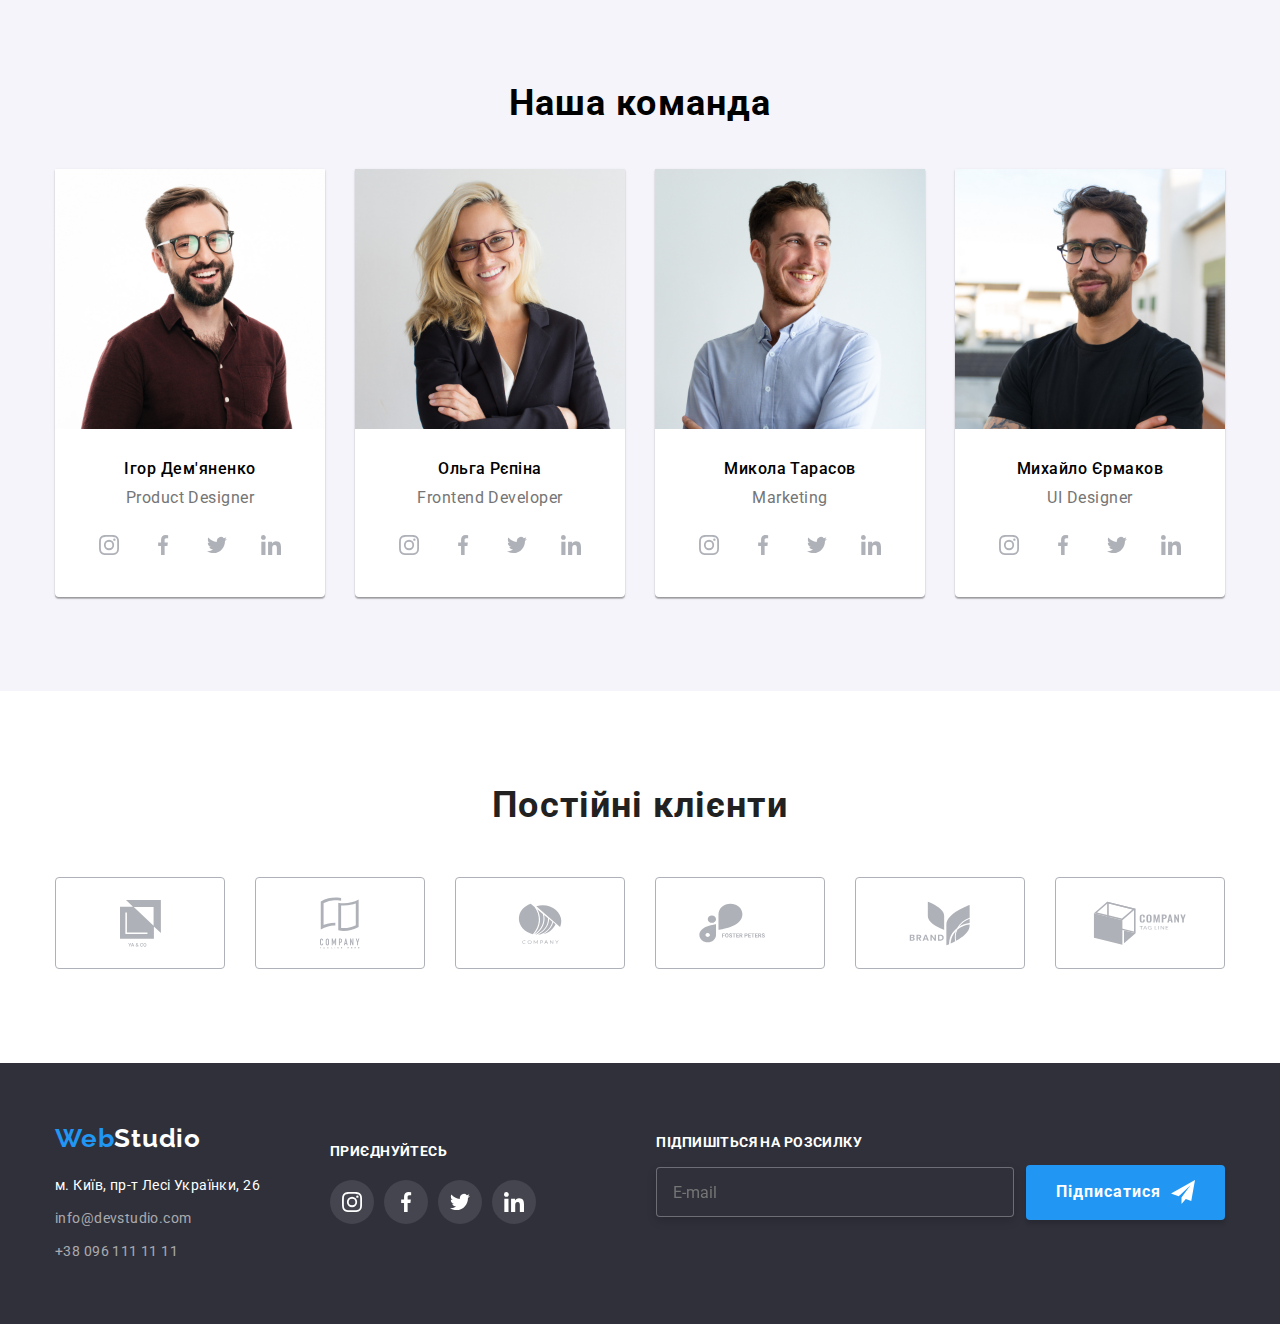
==== commit abffb277: "." ====
--- a/index.html
+++ b/index.html
@@ -480,7 +480,7 @@
 
                 <label>
                     <input type="checkbox">
-                    <span>Погоджуюся з розсилкою та приймаю <a href="">Умови договору</a></span>
+                    <span class="privacy-accept">Погоджуюся з розсилкою та приймаю <a class="privacy-link" href="">Умови договору</a></span>
                 </label>
 
                 <button class="button modal-btn" type="submit">Відправити</button>
--- a/css/styles.css
+++ b/css/styles.css
@@ -145,6 +145,18 @@
 
 .modal-input {
   margin: 0;
+}
+
+.privacy-accept {
+  font-weight: 400;
+  font-size: 14px;
+  line-height: 1.71;
+  letter-spacing: 0.03em;
+}
+
+.privacy-link {
+  color: var(--link-button-color);
+  text-decoration-line: underline;
 }
 
 /* header */
@@ -822,6 +834,8 @@
 
 .summon {
   display: flex;
+  justify-content: center;
+  align-items: center;
   margin-top: 20px;
 }
 
@@ -849,6 +863,7 @@
   letter-spacing: 0.06em;
   background-color: var(--link-button-color);
   color: var(--second-color);
+  box-shadow: 0px 4px 4px rgba(0, 0, 0, 0.15);
 }
 
 .send {
